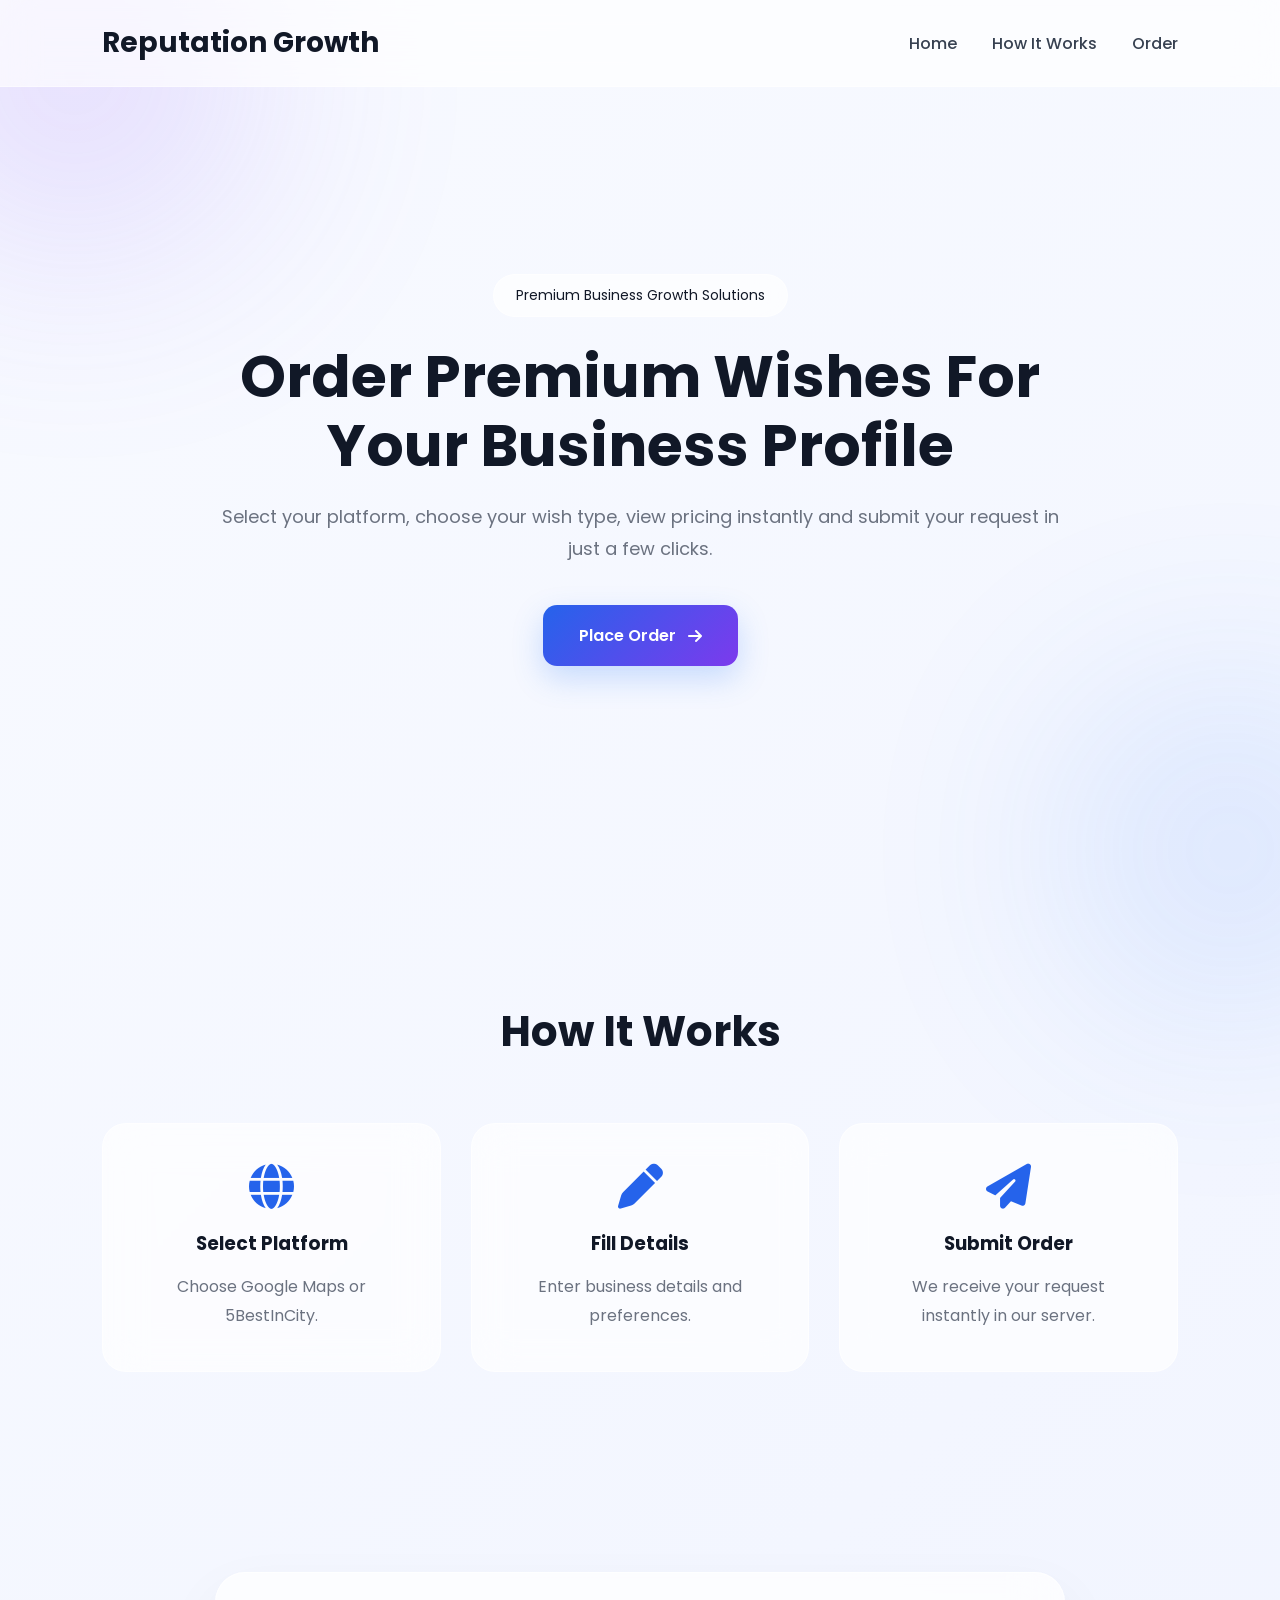
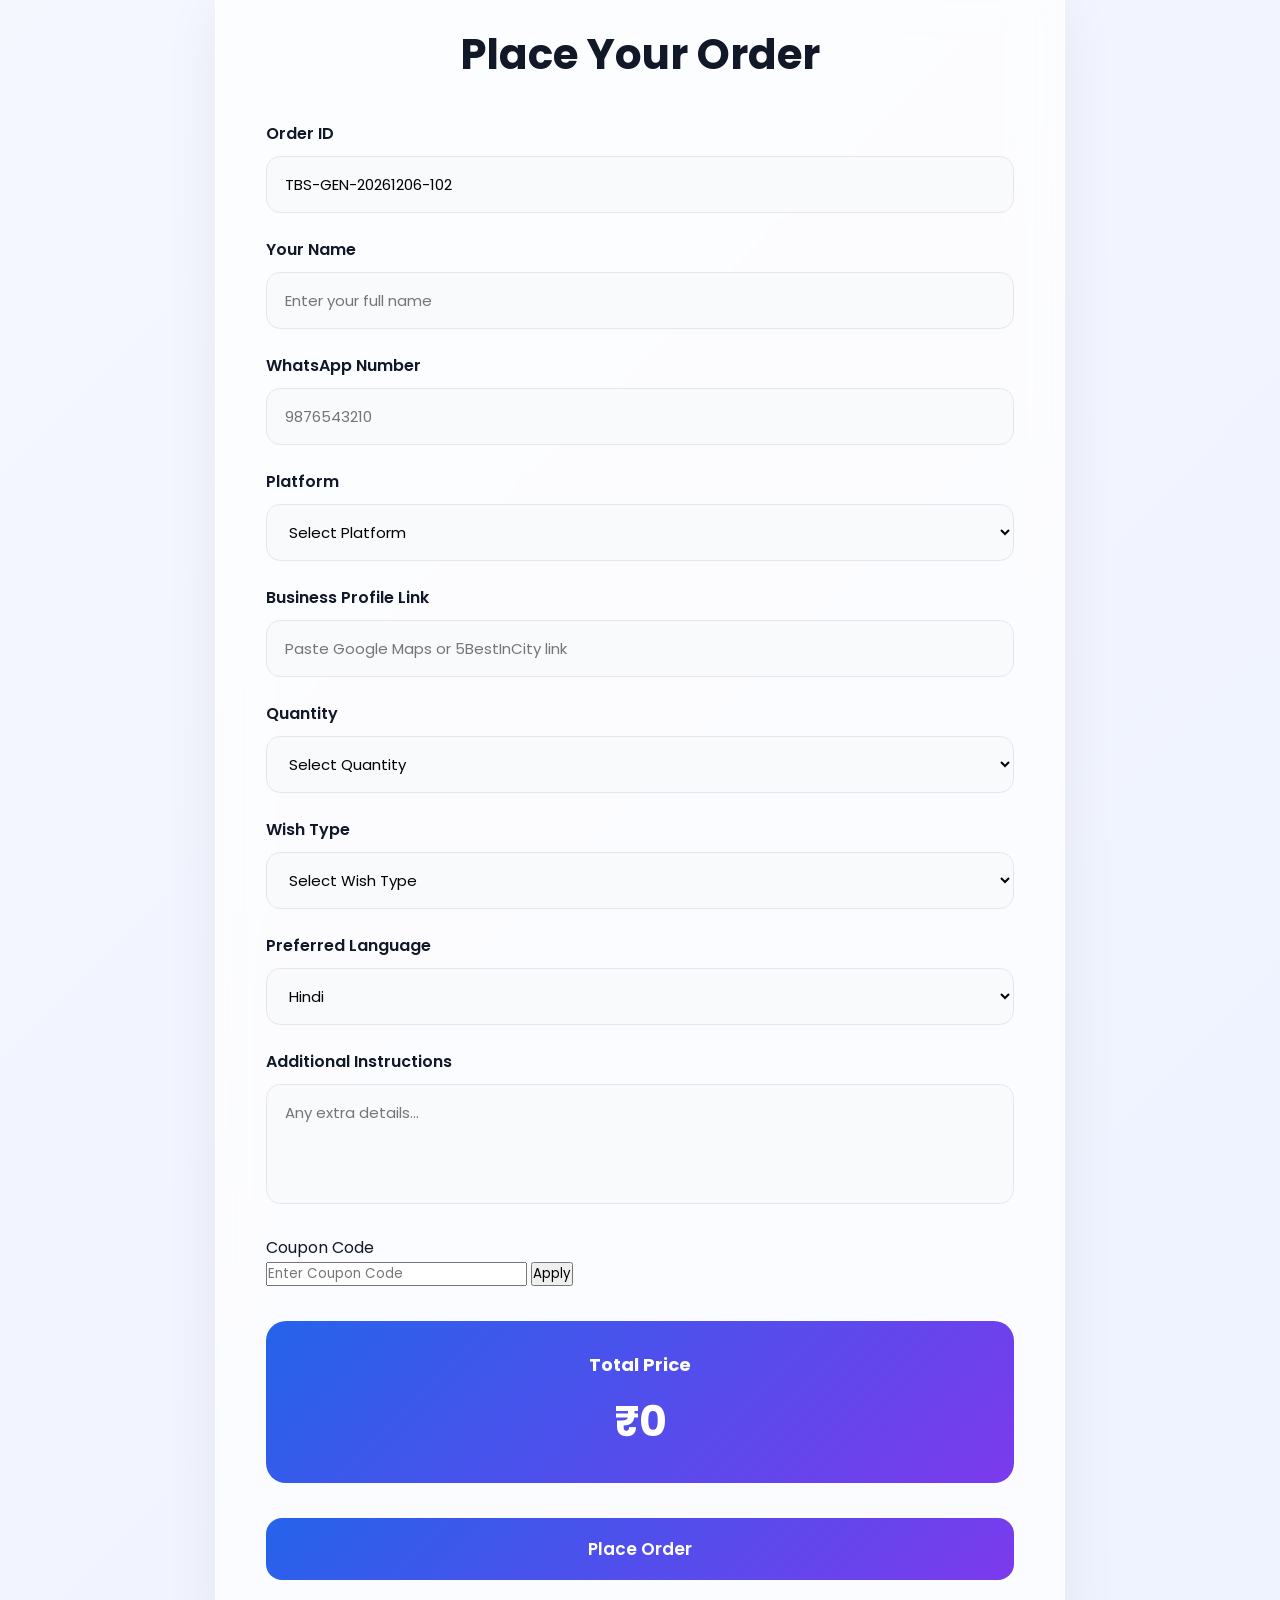
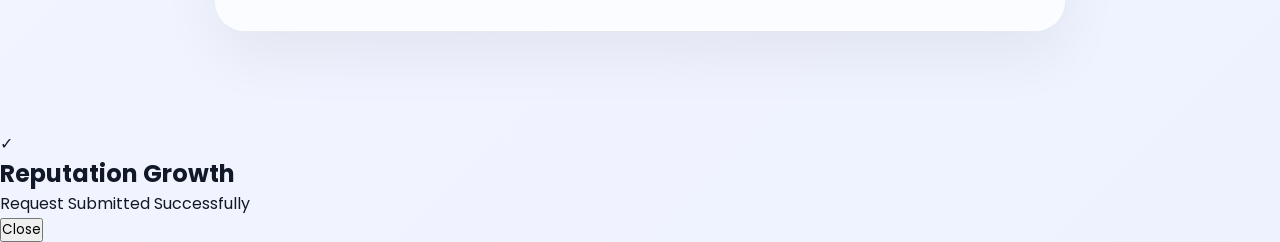
==== index.html @ 5365588f "Update index.html" ====
<!DOCTYPE html>
<html lang="en">
<head>
    <meta charset="UTF-8">
    <meta name="viewport" content="width=device-width, initial-scale=1.0">
    <title>Reputation Growth</title>

    <!-- Google Font -->
    <link href="https://fonts.googleapis.com/css2?family=Poppins:wght@300;400;500;600;700&display=swap" rel="stylesheet">

    <!-- Font Awesome -->
    <link rel="stylesheet"
          href="https://cdnjs.cloudflare.com/ajax/libs/font-awesome/6.6.0/css/all.min.css">

    <!-- CSS -->
    <link rel="stylesheet" href="style.css">
</head>
<body>

    <!-- Background Effects -->
    <div class="bg-circle circle1"></div>
    <div class="bg-circle circle2"></div>

    <!-- Navbar -->
    <header class="navbar">
        <div class="logo">
            Reputation Growth
        </div>

        <nav>
            <a href="#home">Home</a>
            <a href="#how">How It Works</a>
            <a href="#order">Order</a>
        </nav>
    </header>

    <!-- Hero Section -->
    <section class="hero" id="home">

        <div class="hero-content">

            <span class="badge">
                Premium Business Growth Solutions
            </span>

            <h1>
                Order Premium Wishes For Your Business Profile
            </h1>

            <p>
                Select your platform, choose your wish type,
                view pricing instantly and submit your request
                in just a few clicks.
            </p>

            <a href="#order" class="hero-btn">
                Place Order
                <i class="fa-solid fa-arrow-right"></i>
            </a>

        </div>

    </section>

    <!-- How It Works -->
    <section class="how-it-works" id="how">

        <h2>How It Works</h2>

        <div class="steps">

            <div class="step-card">
                <i class="fa-solid fa-globe"></i>
                <h3>Select Platform</h3>
                <p>Choose Google Maps or 5BestInCity.</p>
            </div>

            <div class="step-card">
                <i class="fa-solid fa-pen"></i>
                <h3>Fill Details</h3>
                <p>Enter business details and preferences.</p>
            </div>

            <div class="step-card">
                <i class="fa-solid fa-paper-plane"></i>
                <h3>Submit Order</h3>
                <p>We receive your request instantly in our server.</p>
            </div>

        </div>

    </section>

    <!-- Order Section -->
    <section class="order-section" id="order">

        <div class="form-card">

            <h2>Place Your Order</h2>

            <form id="orderForm">

                <!-- Auto Order ID -->
                <div class="input-group">
                    <label>Order ID</label>
                    <input type="text" id="orderId" readonly>
                </div>

                <!-- Name -->
                <div class="input-group">
                    <label>Your Name</label>
                    <input type="text" id="name"
                           placeholder="Enter your full name" required>
                </div>

                <!-- Whatsapp -->
                <div class="input-group">
                    <label>WhatsApp Number</label>
                    <input type="tel"
                           id="whatsapp"
                           placeholder="9876543210"
                           maxlength="10"
                           required>
                </div>

                <!-- Platform -->
                <div class="input-group">
                    <label>Platform</label>

                    <select id="platform" required>
                        <option value="">Select Platform</option>
                        <option value="map">Google Maps</option>
                        <option value="5best">5BestInCity</option>
                        <option value="justdial">Justdial</option>
                    </select>
                </div>

                <!-- Business Link -->
                <div class="input-group">
                    <label>Business Profile Link</label>

                    <input type="url"
                           id="businessLink"
                           placeholder="Paste Google Maps or 5BestInCity link"
                           required>
                </div>

                <!-- Quantity -->
                <div class="input-group">
                    <label>Quantity</label>

                    <select id="quantity">
                        <option value="">Select Quantity</option>
                        <option value="10">10 Wishes</option>
                        <option value="20">20 Wishes</option>
                        <option value="50">50 Wishes</option>
                        <option value="custom">Custom Quantity</option>
                    </select>
                </div>

                <!-- Custom Quantity -->
                <div class="input-group hidden" id="customBox">
                    <label>Custom Quantity</label>

                    <input type="number"
                           id="customQuantity"
                           placeholder="Enter quantity">
                </div>

                <!-- Wish Type -->
                <div class="input-group">
                    <label>Wish Type</label>

                    <select id="wishType">
                        <option value="">Select Wish Type</option>
                        <option value="1">1 Line Wish</option>
                        <option value="2">2 Line Wish</option>
                        <option value="3">3 Line Wish</option>
                    </select>
                </div>

                <!-- Languages -->
                <div class="input-group">
                    <label>Preferred Language</label>

                    <select id="language">
                        <option>Hindi</option>
                        <option>English</option>
                        <option>Hinglish</option>
                        <option>Bangla</option>
                        <option>Mixed Languages</option>
                    </select>
                </div>

                <!-- Extra Notes -->
                <div class="input-group">
                    <label>Additional Instructions</label>

                    <textarea id="notes"
                              placeholder="Any extra details..."></textarea>
                </div>
                <div class="coupon-box">

    <label>Coupon Code</label>

    <div class="coupon-container">

        <input
            type="text"
            id="couponCode"
            placeholder="Enter Coupon Code">

        <button
            type="button"
            id="applyCouponBtn">
            Apply
        </button>

    </div>

    <p id="couponMessage"></p>

                </div>
                

                <!-- Price Box -->
                <div class="price-box">
                    <h3>Total Price</h3>
                    <span id="totalPrice">₹0</span>
                </div>

                <button type="submit" class="submit-btn">
                    Place Order
                </button>

            </form>

        </div>

    </section>

    <script src="script.js"></script>

    <!-- Success Modal -->
<div class="success-modal" id="successModal">

    <div class="success-box">

        <div class="success-icon">
            ✓
        </div>

        <h2>Reputation Growth</h2>

        <p class="success-title">
            Request Submitted Successfully
        </p>

        <div class="success-details" id="successDetails">
        </div>

        <button class="close-btn" onclick="closeSuccessModal()">
            Close
        </button>

    </div>

</div>
    
</body>
</html>
---- style.css ----
*{
    margin:0;
    padding:0;
    box-sizing:border-box;
    font-family:'Poppins',sans-serif;
}

html{
    scroll-behavior:smooth;
}

body{
    background:linear-gradient(135deg,#f8faff,#eef2ff);
    min-height:100vh;
    overflow-x:hidden;
    color:#111827;
    position:relative;
}

/* Background Circles */

.bg-circle{
    position:fixed;
    border-radius:50%;
    filter:blur(120px);
    z-index:-1;
}

.circle1{
    width:350px;
    height:350px;
    background:#8b5cf6;
    top:-100px;
    left:-100px;
    opacity:.20;
}

.circle2{
    width:300px;
    height:300px;
    background:#3b82f6;
    bottom:-100px;
    right:-100px;
    opacity:.18;
}

/* Navbar */

.navbar{
    width:100%;
    padding:22px 8%;
    display:flex;
    justify-content:space-between;
    align-items:center;
    position:fixed;
    top:0;
    left:0;
    backdrop-filter:blur(18px);
    background:rgba(255,255,255,.65);
    border-bottom:1px solid rgba(255,255,255,.4);
    z-index:1000;
}

.logo{
    font-size:28px;
    font-weight:700;
    color:#111827;
}

nav{
    display:flex;
    gap:35px;
}

nav a{
    text-decoration:none;
    color:#374151;
    font-weight:500;
    transition:.3s;
}

nav a:hover{
    color:#3b82f6;
}

/* Hero */

.hero{
    min-height:100vh;
    display:flex;
    justify-content:center;
    align-items:center;
    padding:120px 8% 80px;
}

.hero-content{
    text-align:center;
    max-width:850px;
    animation:fadeUp 1s ease;
}

.badge{
    display:inline-block;
    padding:10px 22px;
    border-radius:999px;
    background:rgba(255,255,255,.65);
    backdrop-filter:blur(20px);
    border:1px solid rgba(255,255,255,.6);
    font-size:14px;
    margin-bottom:25px;
}

.hero h1{
    font-size:58px;
    line-height:1.2;
    margin-bottom:20px;
}

.hero p{
    font-size:18px;
    color:#6b7280;
    line-height:1.8;
    margin-bottom:40px;
}

.hero-btn{
    display:inline-flex;
    align-items:center;
    gap:12px;
    padding:18px 36px;
    border-radius:14px;
    text-decoration:none;
    background:linear-gradient(135deg,#2563eb,#7c3aed);
    color:white;
    font-weight:600;
    transition:.35s;
    box-shadow:0 12px 30px rgba(59,130,246,.25);
}

.hero-btn:hover{
    transform:translateY(-5px);
}

/* Section */

section{
    padding:100px 8%;
}

section h2{
    text-align:center;
    font-size:42px;
    margin-bottom:60px;
}

/* How It Works */

.steps{
    display:grid;
    grid-template-columns:repeat(auto-fit,minmax(250px,1fr));
    gap:30px;
}

.step-card{
    padding:40px;
    border-radius:24px;
    background:rgba(255,255,255,.65);
    backdrop-filter:blur(20px);
    border:1px solid rgba(255,255,255,.6);
    text-align:center;
    transition:.35s;
}

.step-card:hover{
    transform:translateY(-10px);
    box-shadow:0 20px 50px rgba(0,0,0,.08);
}

.step-card i{
    font-size:45px;
    margin-bottom:20px;
    color:#2563eb;
}

.step-card h3{
    margin-bottom:15px;
}

.step-card p{
    color:#6b7280;
    line-height:1.8;
}

/* Form */

.form-card{
    max-width:850px;
    margin:auto;
    padding:50px;
    border-radius:30px;
    background:rgba(255,255,255,.72);
    backdrop-filter:blur(25px);
    border:1px solid rgba(255,255,255,.7);
    box-shadow:0 25px 60px rgba(0,0,0,.06);
}

.form-card h2{
    margin-bottom:35px;
}

.input-group{
    margin-bottom:24px;
}

.input-group label{
    display:block;
    margin-bottom:10px;
    font-weight:600;
}

.input-group input,
.input-group select,
.input-group textarea{
    width:100%;
    padding:16px 18px;
    border:none;
    border-radius:14px;
    outline:none;
    background:#f8fafc;
    border:1px solid #e5e7eb;
    font-size:15px;
    transition:.3s;
}

.input-group textarea{
    resize:none;
    min-height:120px;
}

.input-group input:focus,
.input-group select:focus,
.input-group textarea:focus{
    border-color:#3b82f6;
    box-shadow:0 0 0 4px rgba(59,130,246,.15);
}

/* Price Box */

.price-box{
    margin:35px 0;
    padding:30px;
    border-radius:20px;
    text-align:center;
    background:linear-gradient(135deg,#2563eb,#7c3aed);
    color:white;
}

.price-box h3{
    font-size:18px;
    margin-bottom:12px;
}

.price-box span{
    font-size:42px;
    font-weight:700;
}

/* Button */

.submit-btn{
    width:100%;
    padding:18px;
    border:none;
    border-radius:16px;
    font-size:17px;
    font-weight:600;
    color:white;
    cursor:pointer;
    background:linear-gradient(135deg,#2563eb,#7c3aed);
    transition:.35s;
}

.submit-btn:hover{
    transform:translateY(-4px);
    box-shadow:0 18px 40px rgba(59,130,246,.25);
}

/* Utility */

.hidden{
    display:none;
}

/* Animation */

@keyframes fadeUp{
    from{
        opacity:0;
        transform:translateY(50px);
    }
    to{
        opacity:1;
        transform:translateY(0);
    }
}

/* Responsive */

@media(max-width:900px){

    .hero h1{
        font-size:42px;
    }

    .navbar{
        padding:18px 6%;
    }

    nav{
        gap:18px;
    }

    section{
        padding:80px 6%;
    }

    .form-card{
        padding:35px;
    }
}

@media(max-width:650px){

    .navbar{
        flex-direction:column;
        gap:15px;
    }

    .hero h1{
        font-size:34px;
    }

    .hero p{
        font-size:16px;
    }

    section h2{
        font-size:32px;
    }

    .form-card{
        padding:25px;
        border-radius:22px;
    }

    .price-box span{
        font-size:34px;
    }
}
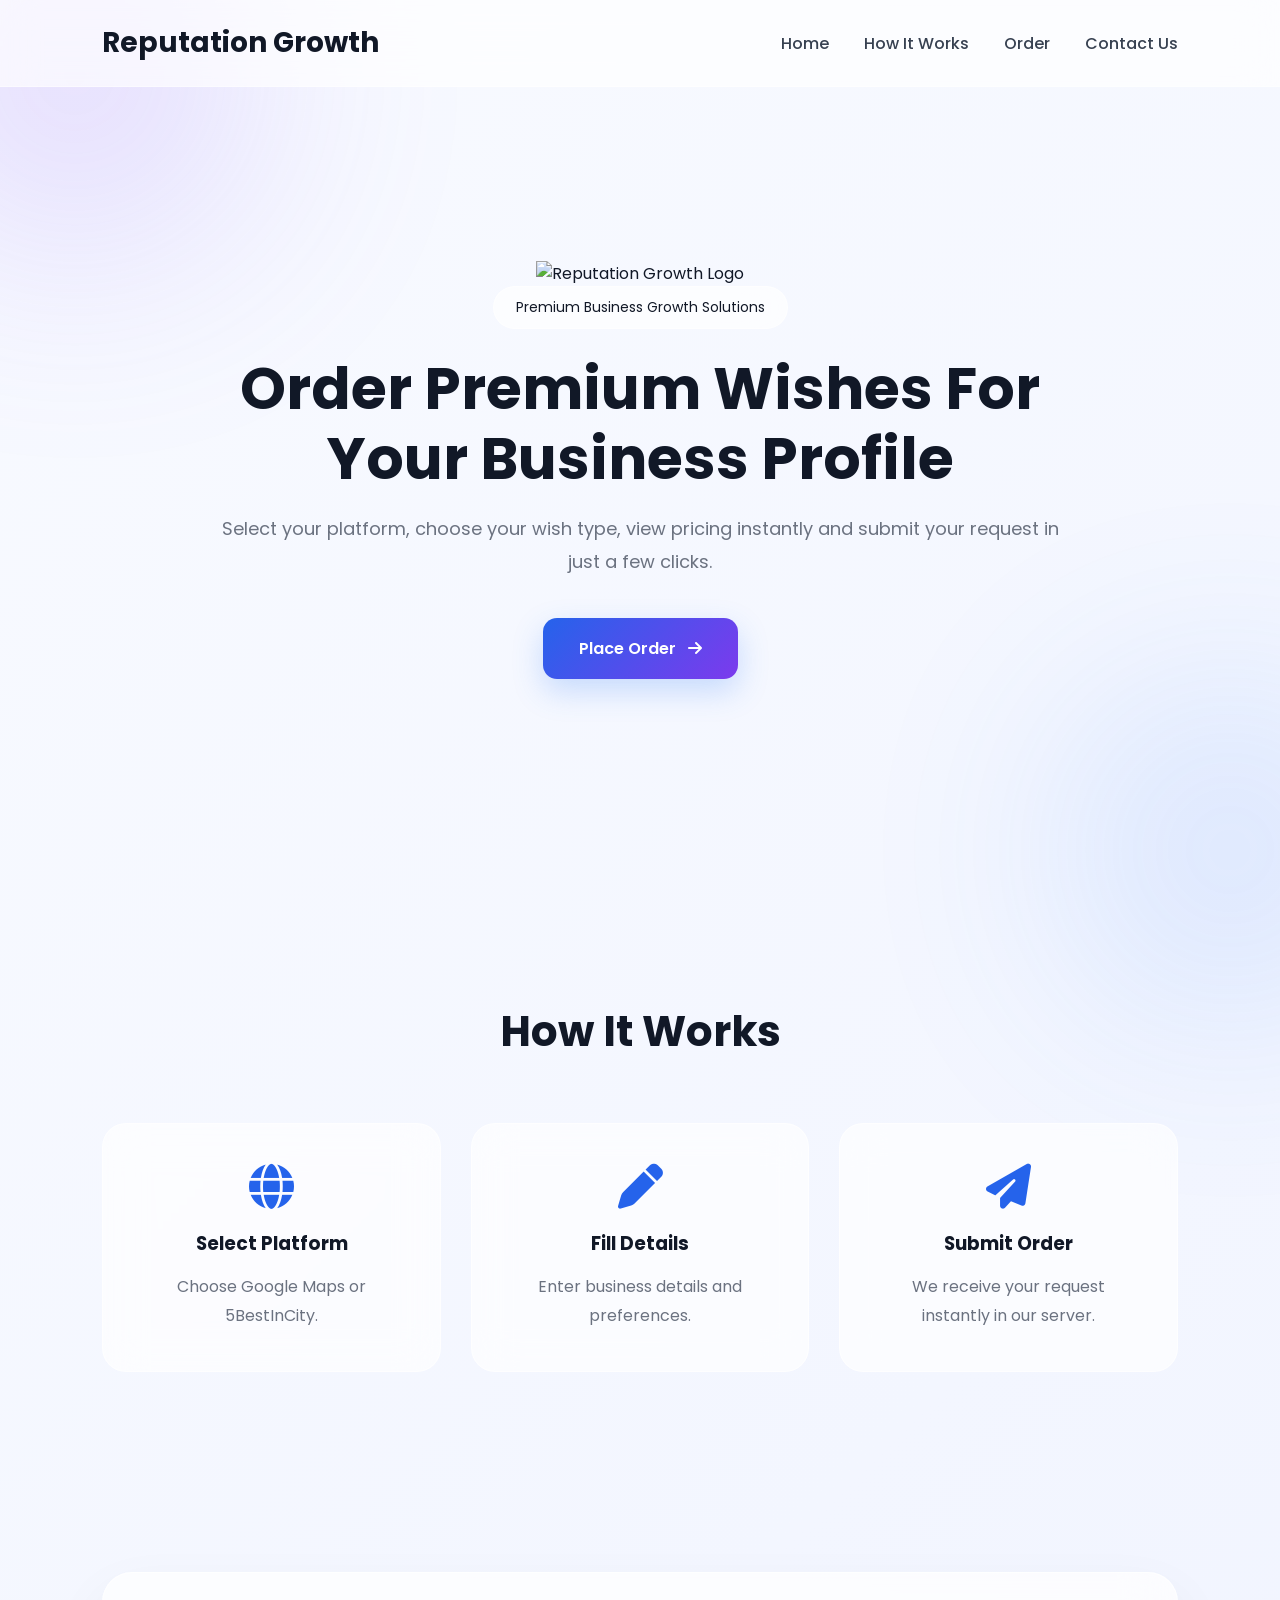
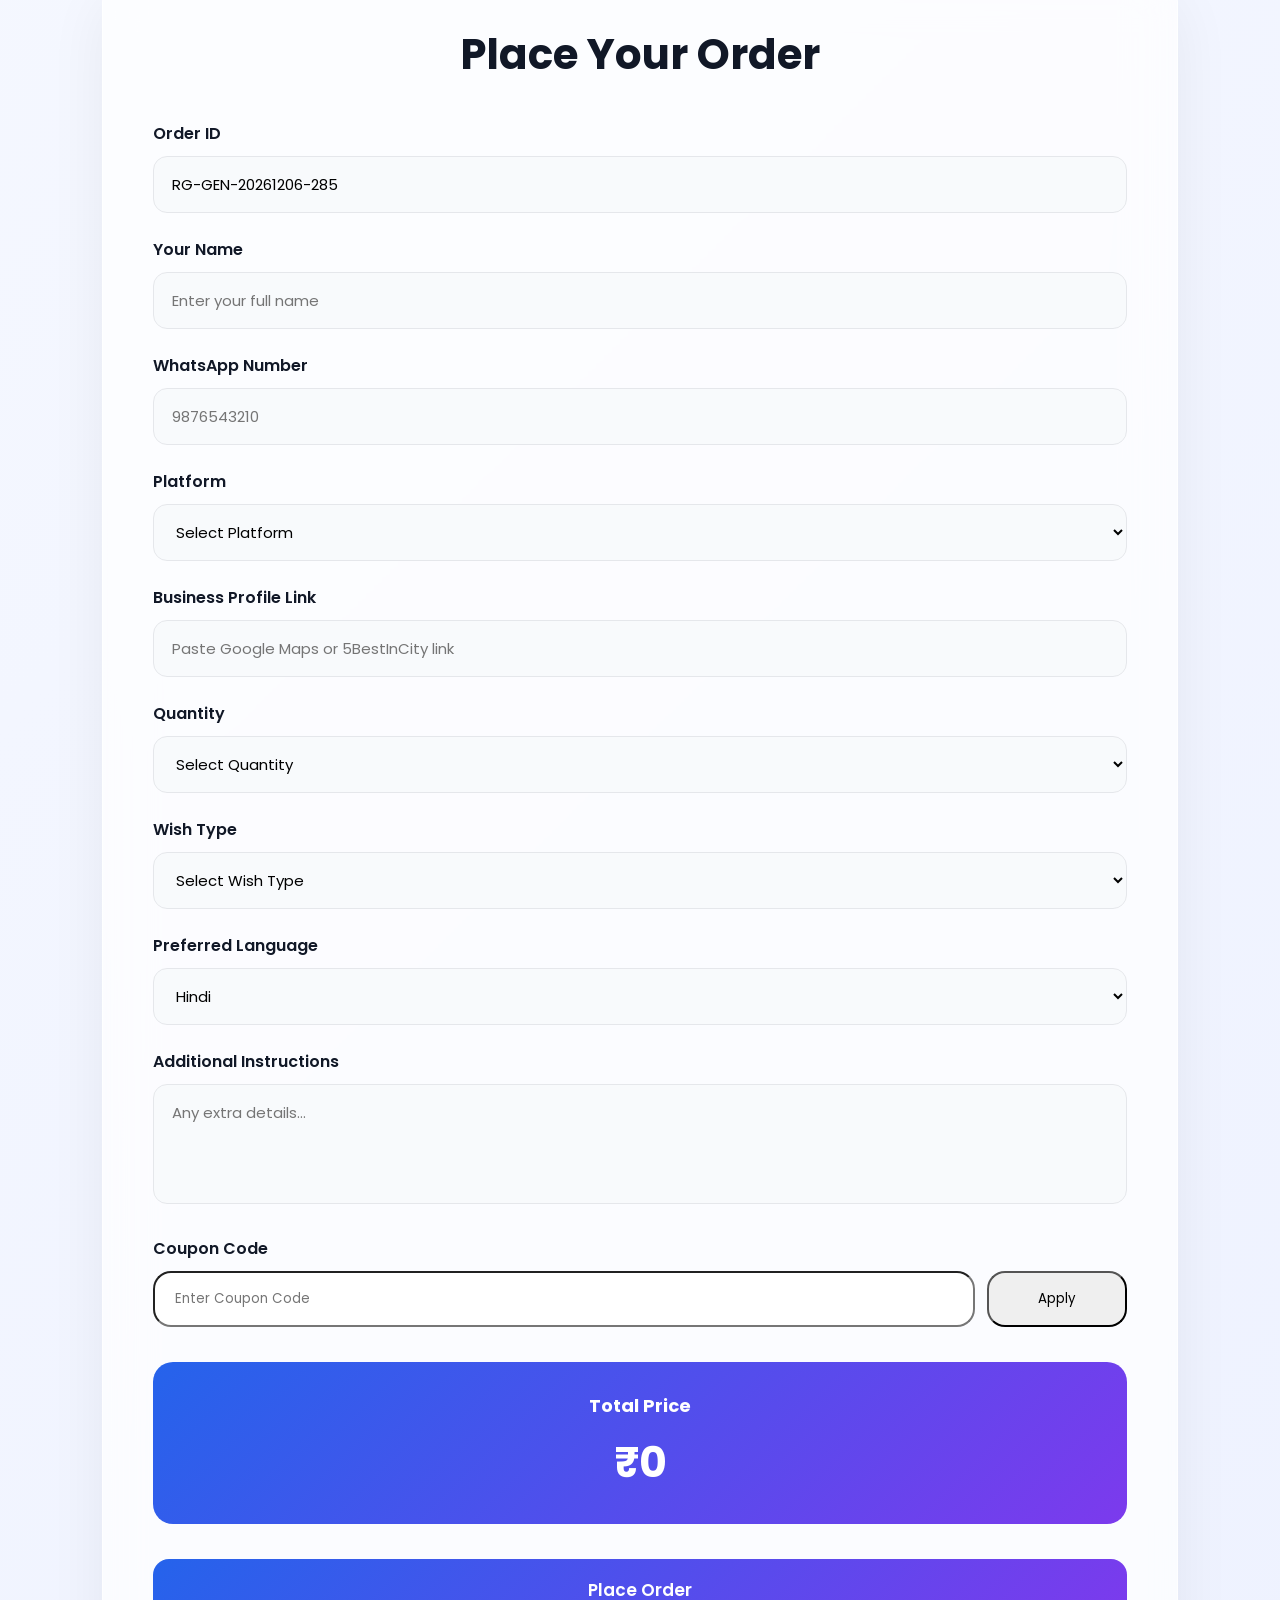
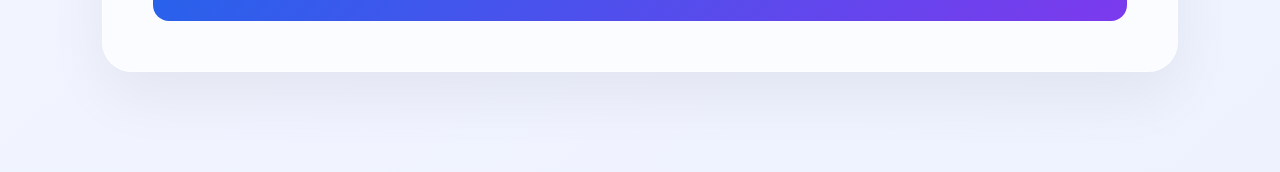
==== commit 2f0b545d: "Update index.html" ====
--- a/index.html
+++ b/index.html
@@ -31,6 +31,7 @@
             <a href="#home">Home</a>
             <a href="#how">How It Works</a>
             <a href="#order">Order</a>
+            <a href="contact.html"> Contact Us</a>
         </nav>
     </header>
 
@@ -38,7 +39,9 @@
     <section class="hero" id="home">
 
         <div class="hero-content">
-
+<div class="hero-logo">
+    <img src="logo.png" alt="Reputation Growth Logo">
+</div>
             <span class="badge">
                 Premium Business Growth Solutions
             </span>
--- a/style.css
+++ b/style.css
@@ -194,7 +194,8 @@
 /* Form */
 
 .form-card{
-    max-width:850px;
+    min-width:100%;
+    max-width:100%;
     margin:auto;
     padding:50px;
     border-radius:30px;
@@ -357,3 +358,243 @@
         font-size:34px;
     }
 }
+/* ===========================
+   SUCCESS MODAL
+=========================== */
+
+.success-modal{
+    position:fixed;
+    top:0;
+    left:0;
+    width:100%;
+    height:100%;
+    background:rgba(0,0,0,.55);
+    backdrop-filter:blur(8px);
+    display:none;
+    justify-content:center;
+    align-items:center;
+    z-index:99999;
+    padding:20px;
+}
+
+.success-box{
+    width:100%;
+    max-width:420px;
+    background:linear-gradient(
+        135deg,
+        #ffffff,
+        #f5f7ff
+    );
+    border-radius:28px;
+    padding:40px 30px;
+    text-align:center;
+    box-shadow:
+        0 20px 60px rgba(0,0,0,.18);
+    animation:popup .4s ease;
+}
+
+.success-icon{
+    width:90px;
+    height:90px;
+    margin:auto;
+    border-radius:50%;
+    display:flex;
+    align-items:center;
+    justify-content:center;
+    font-size:42px;
+    color:white;
+    font-weight:700;
+    background:linear-gradient(
+        135deg,
+        #22c55e,
+        #16a34a
+    );
+    margin-bottom:20px;
+}
+
+.success-box h2{
+    font-size:32px;
+    margin-bottom:10px;
+    color:#111827;
+}
+
+.success-title{
+    font-size:18px;
+    color:#6b7280;
+    margin-bottom:25px;
+}
+
+.success-details{
+    background:#f3f4f6;
+    border-radius:18px;
+    padding:20px;
+    text-align:left;
+    line-height:2;
+    margin-bottom:25px;
+}
+
+.close-btn{
+    width:100%;
+    border:none;
+    padding:16px;
+    border-radius:16px;
+    color:white;
+    font-size:17px;
+    font-weight:600;
+    cursor:pointer;
+    background:linear-gradient(
+        135deg,
+        #2563eb,
+        #7c3aed
+    );
+    transition:.3s;
+}
+
+.close-btn:hover{
+    transform:translateY(-3px);
+}
+
+@keyframes popup{
+
+    from{
+        transform:scale(.7);
+        opacity:0;
+    }
+
+    to{
+        transform:scale(1);
+        opacity:1;
+    }
+
+}
+
+
+.coupon-box{
+    margin-top:25px;
+    margin-bottom:25px;
+}
+
+.coupon-box label{
+    display:block;
+    font-weight:600;
+    margin-bottom:10px;
+}
+
+.coupon-container{
+    display:flex;
+    gap:12px;
+    width:100%;
+    align-items:center;
+}
+
+.coupon-container input{
+    flex:1;
+    min-width:0;
+    padding:16px 20px;
+    border-radius:18px;
+}
+
+.coupon-container button{
+    width:140px;
+    min-width:140px;
+    padding:16px 20px;
+    border-radius:18px;
+    flex-shrink:0;
+}
+
+#couponMessage{
+    margin-top:10px;
+    font-size:14px;
+    font-weight:600;
+}
+
+.contact-btn{
+    padding:12px 26px;
+    border-radius:50px;
+    text-decoration:none;
+    color:white;
+    font-weight:600;
+    background:linear-gradient(
+        135deg,
+        #4f46e5,
+        #7c3aed
+    );
+    box-shadow:
+        0 8px 25px rgba(124,58,237,.25);
+    transition:.3s ease;
+}
+
+.contact-btn:hover{
+    transform:translateY(-3px);
+    box-shadow:
+        0 15px 35px rgba(124,58,237,.35);
+}
+
+
+.policy-section{
+    padding:120px 8% 40px;
+}
+
+.policy-card{
+    max-width:1000px;
+    margin:auto;
+    background:rgba(255,255,255,.75);
+    backdrop-filter:blur(20px);
+    border-radius:30px;
+    padding:50px;
+    box-shadow:0 20px 60px rgba(0,0,0,.08);
+}
+
+.policy-card h1,
+.policy-card h2{
+    margin-bottom:30px;
+    text-align:center;
+}
+
+.policy-card p{
+    line-height:2;
+    color:#555;
+    margin-bottom:20px;
+}
+
+.policy-card ul{
+    padding-left:20px;
+}
+
+.policy-card ul li{
+    margin-bottom:15px;
+    line-height:1.8;
+}
+
+.contact-item{
+    display:flex;
+    align-items:center;
+    gap:15px;
+    padding:20px;
+    margin-top:20px;
+    border-radius:18px;
+    background:#f8fafc;
+    transition:.3s;
+}
+
+.contact-item:hover{
+    transform:translateY(-5px);
+}
+
+.contact-item i{
+    font-size:28px;
+    color:#2563eb;
+}
+
+.contact-item a{
+    text-decoration:none;
+    color:#111827;
+    font-weight:600;
+}
+
+.footer{
+    text-align:center;
+    padding:50px 20px;
+    color:#666;
+}
+
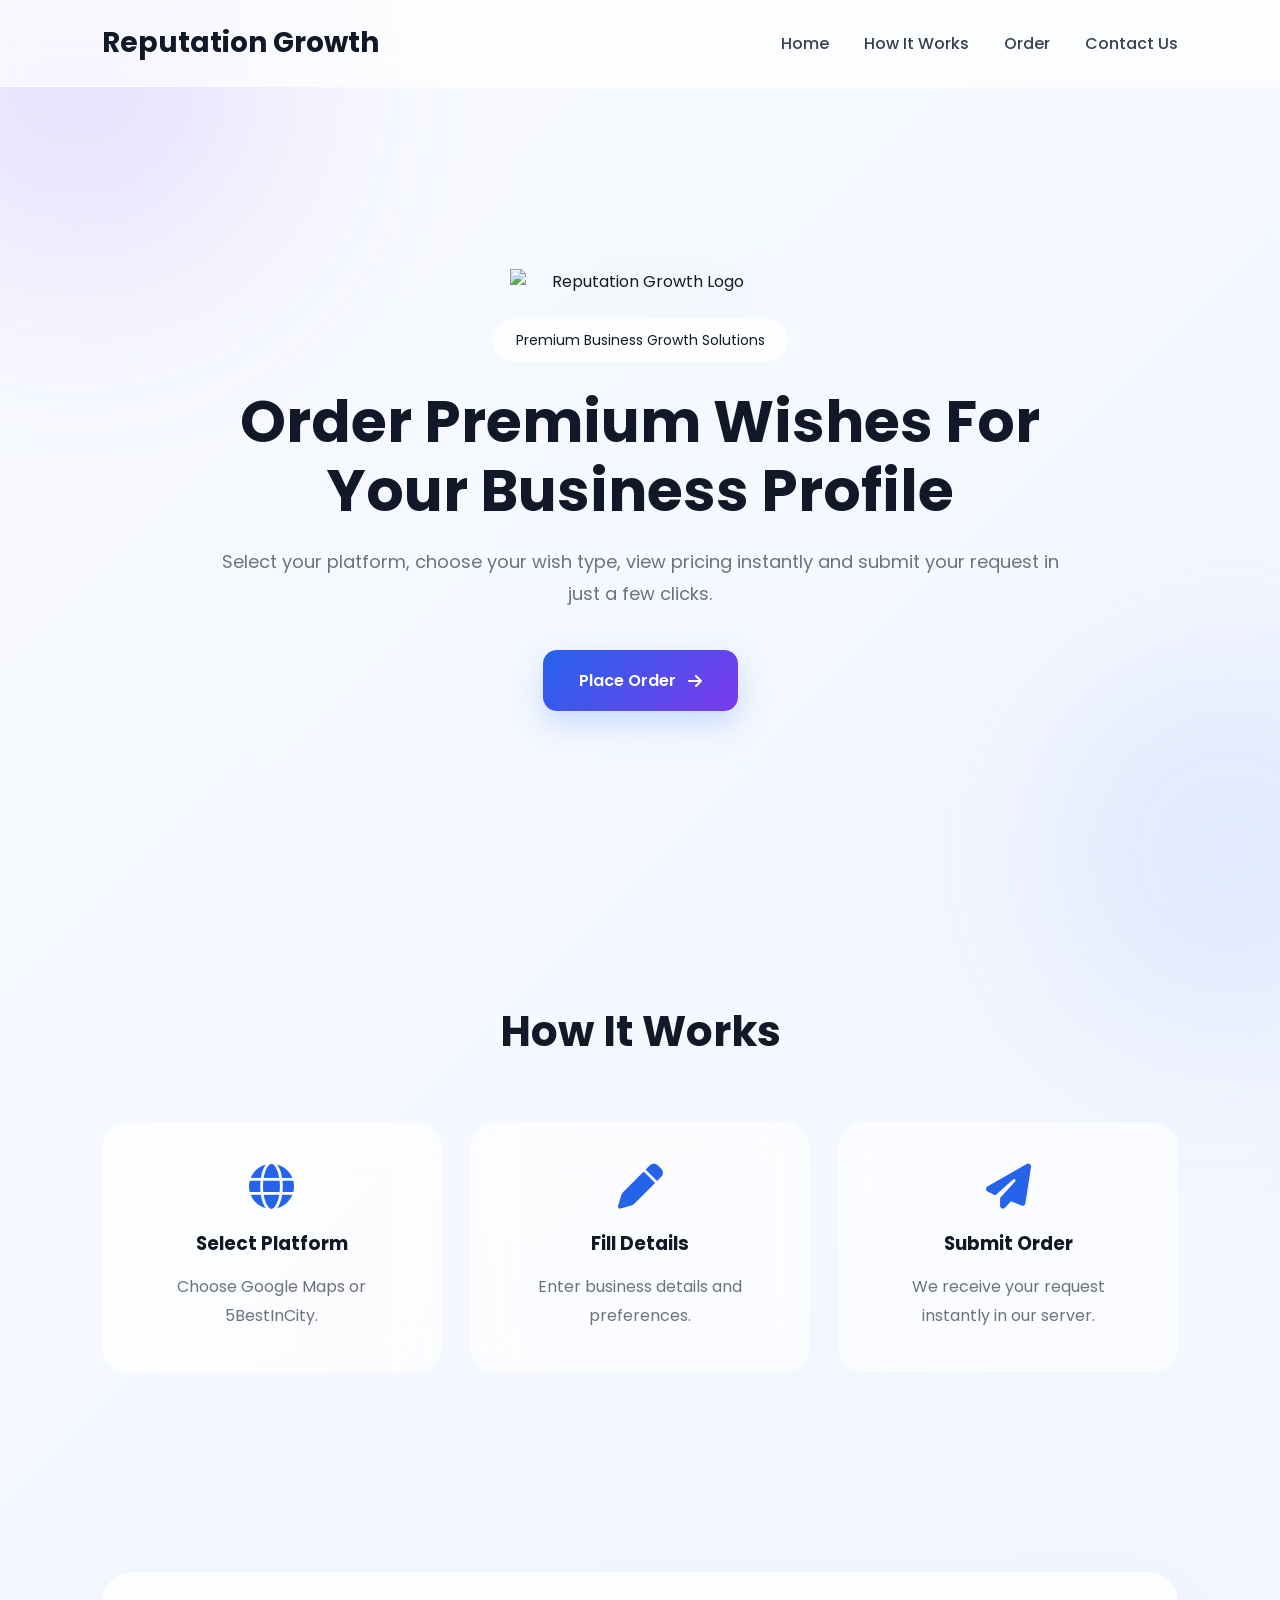
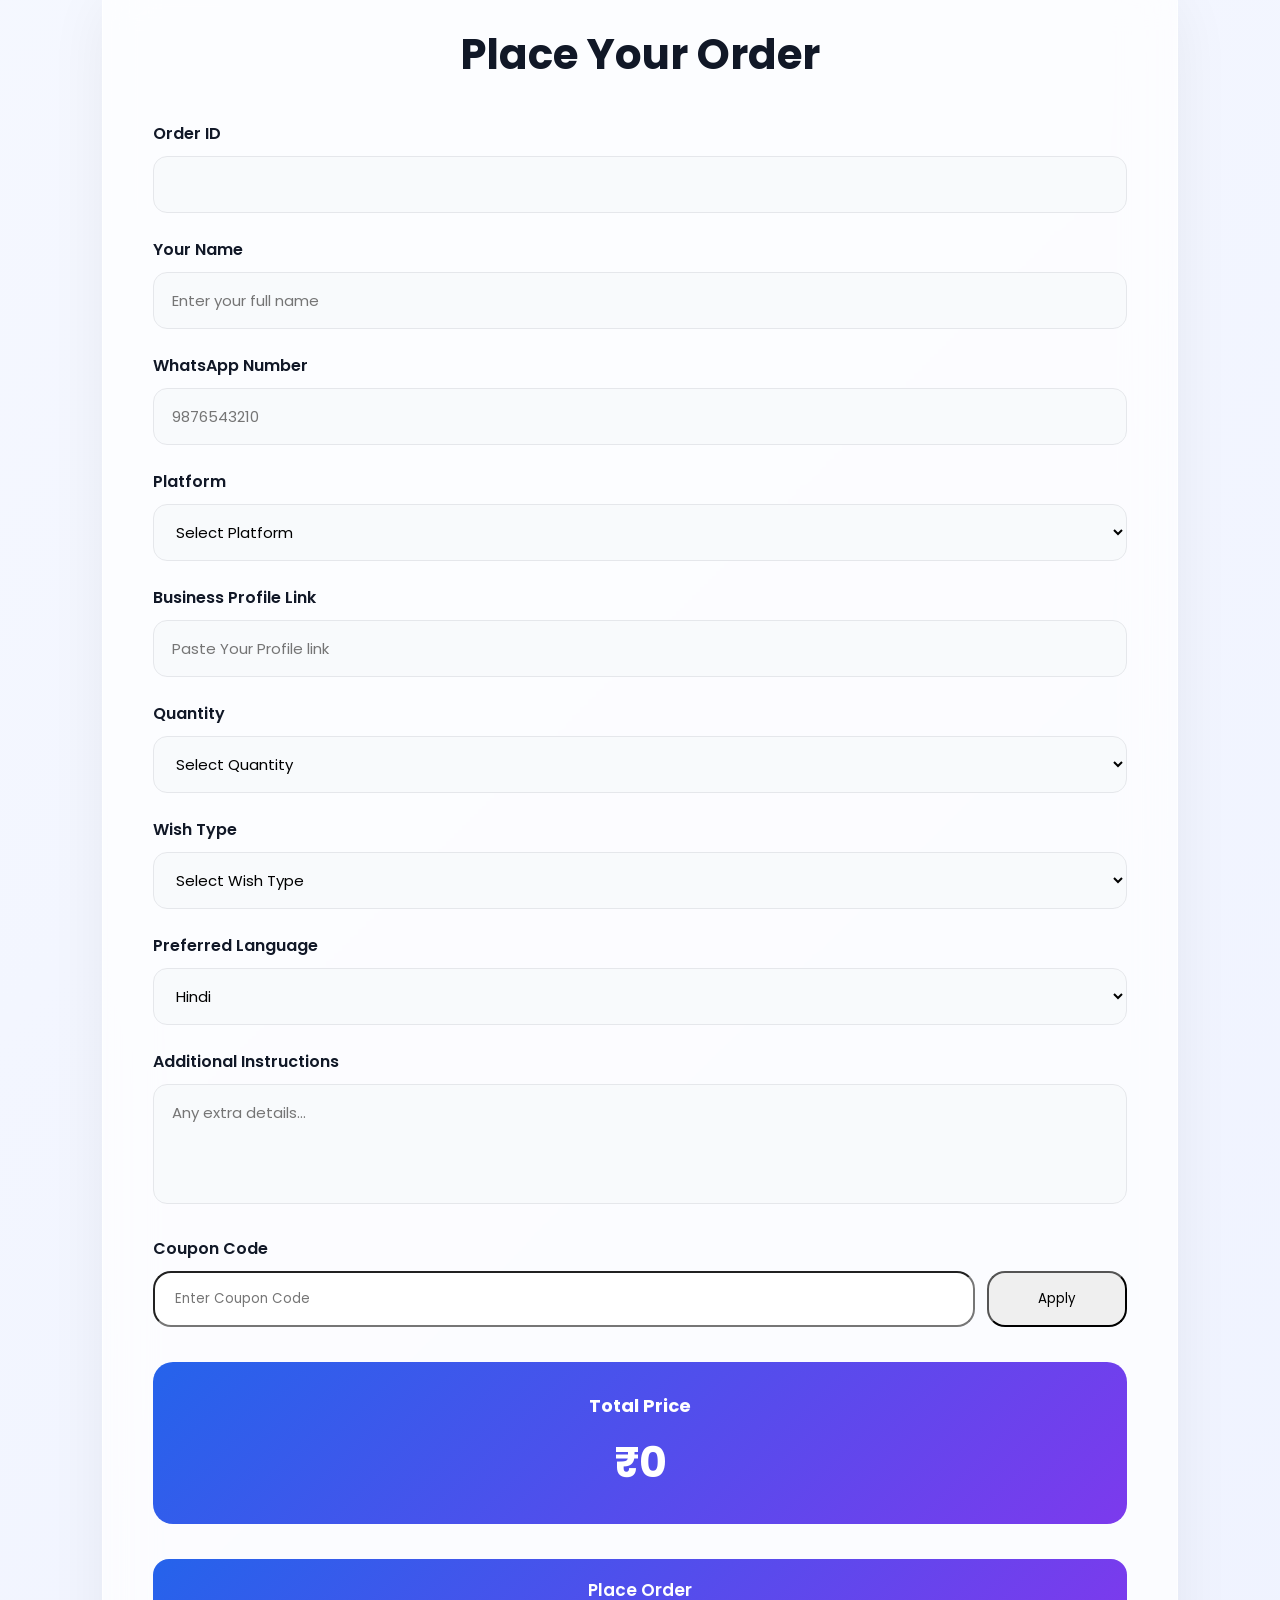
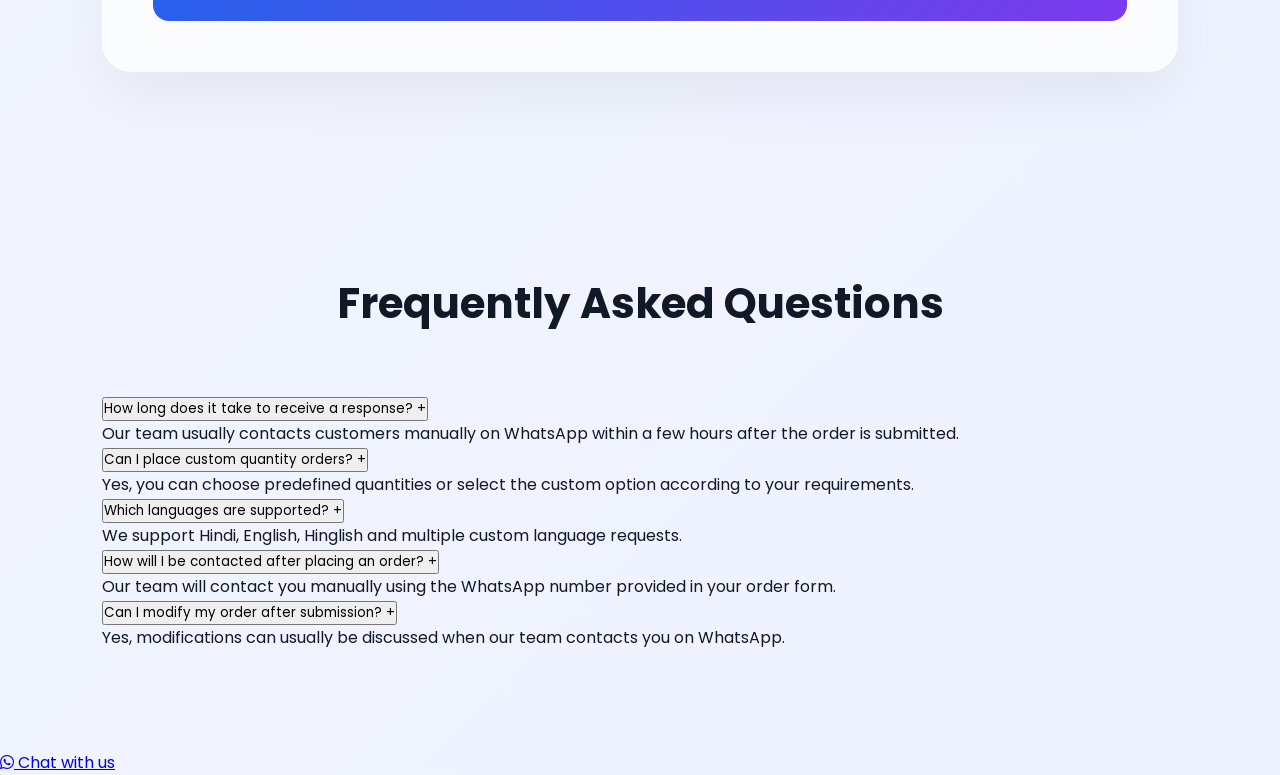
==== commit 56a8ae65: "Update index.html" ====
--- a/index.html
+++ b/index.html
@@ -144,7 +144,7 @@
 
                     <input type="url"
                            id="businessLink"
-                           placeholder="Paste Google Maps or 5BestInCity link"
+                           placeholder="Paste Your Profile link"
                            required>
                 </div>
 
@@ -176,9 +176,9 @@
 
                     <select id="wishType">
                         <option value="">Select Wish Type</option>
-                        <option value="1">1 Line Wish</option>
-                        <option value="2">2 Line Wish</option>
-                        <option value="3">3 Line Wish</option>
+                        <option value="1">2-3 Line </option>
+                        <option value="2">4-5 Line </option>
+                        
                     </select>
                 </div>
 
@@ -242,6 +242,84 @@
 
     </section>
 
+    <section class="faq-section">
+
+    <div class="faq-container">
+
+        <h2 class="faq-title">
+            Frequently Asked Questions
+        </h2>
+
+        <div class="faq-item">
+            <button class="faq-question">
+                How long does it take to receive a response?
+                <span>+</span>
+            </button>
+
+            <div class="faq-answer">
+                Our team usually contacts customers manually on WhatsApp within a few hours after the order is submitted.
+            </div>
+        </div>
+
+        <div class="faq-item">
+            <button class="faq-question">
+                Can I place custom quantity orders?
+                <span>+</span>
+            </button>
+
+            <div class="faq-answer">
+                Yes, you can choose predefined quantities or select the custom option according to your requirements.
+            </div>
+        </div>
+
+        <div class="faq-item">
+            <button class="faq-question">
+                Which languages are supported?
+                <span>+</span>
+            </button>
+
+            <div class="faq-answer">
+                We support Hindi, English, Hinglish and multiple custom language requests.
+            </div>
+        </div>
+
+        <div class="faq-item">
+            <button class="faq-question">
+                How will I be contacted after placing an order?
+                <span>+</span>
+            </button>
+
+            <div class="faq-answer">
+                Our team will contact you manually using the WhatsApp number provided in your order form.
+            </div>
+        </div>
+
+        <div class="faq-item">
+            <button class="faq-question">
+                Can I modify my order after submission?
+                <span>+</span>
+            </button>
+
+            <div class="faq-answer">
+                Yes, modifications can usually be discussed when our team contacts you on WhatsApp.
+            </div>
+        </div>
+
+    </div>
+
+    </section>
+
+    <a href="https://wa.me/918840583727"
+   class="floating-whatsapp"
+   target="_blank">
+
+    <i class="fa-brands fa-whatsapp"></i>
+
+    <span>Chat with us</span>
+
+    </a>
+    
+
     <script src="script.js"></script>
 
     <!-- Success Modal -->
--- a/style.css
+++ b/style.css
@@ -152,6 +152,7 @@
     font-size:42px;
     margin-bottom:60px;
 }
+
 
 /* How It Works */
 
@@ -468,6 +469,32 @@
 
 }
 
+.hero-logo{
+    display:flex;
+    justify-content:center;
+    align-items:center;
+    margin:40px 0 25px;
+}
+
+.hero-logo img{
+    width:260px;
+    max-width:40vw;
+    height:auto;
+    object-fit:contain;
+
+    filter:
+        drop-shadow(
+            0 12px 30px rgba(0,0,0,0.12)
+        );
+
+    transition:0.3s ease;
+}
+
+.hero-logo img:hover{
+    transform:scale(1.05);
+}
+
+
 
 .coupon-box{
     margin-top:25px;
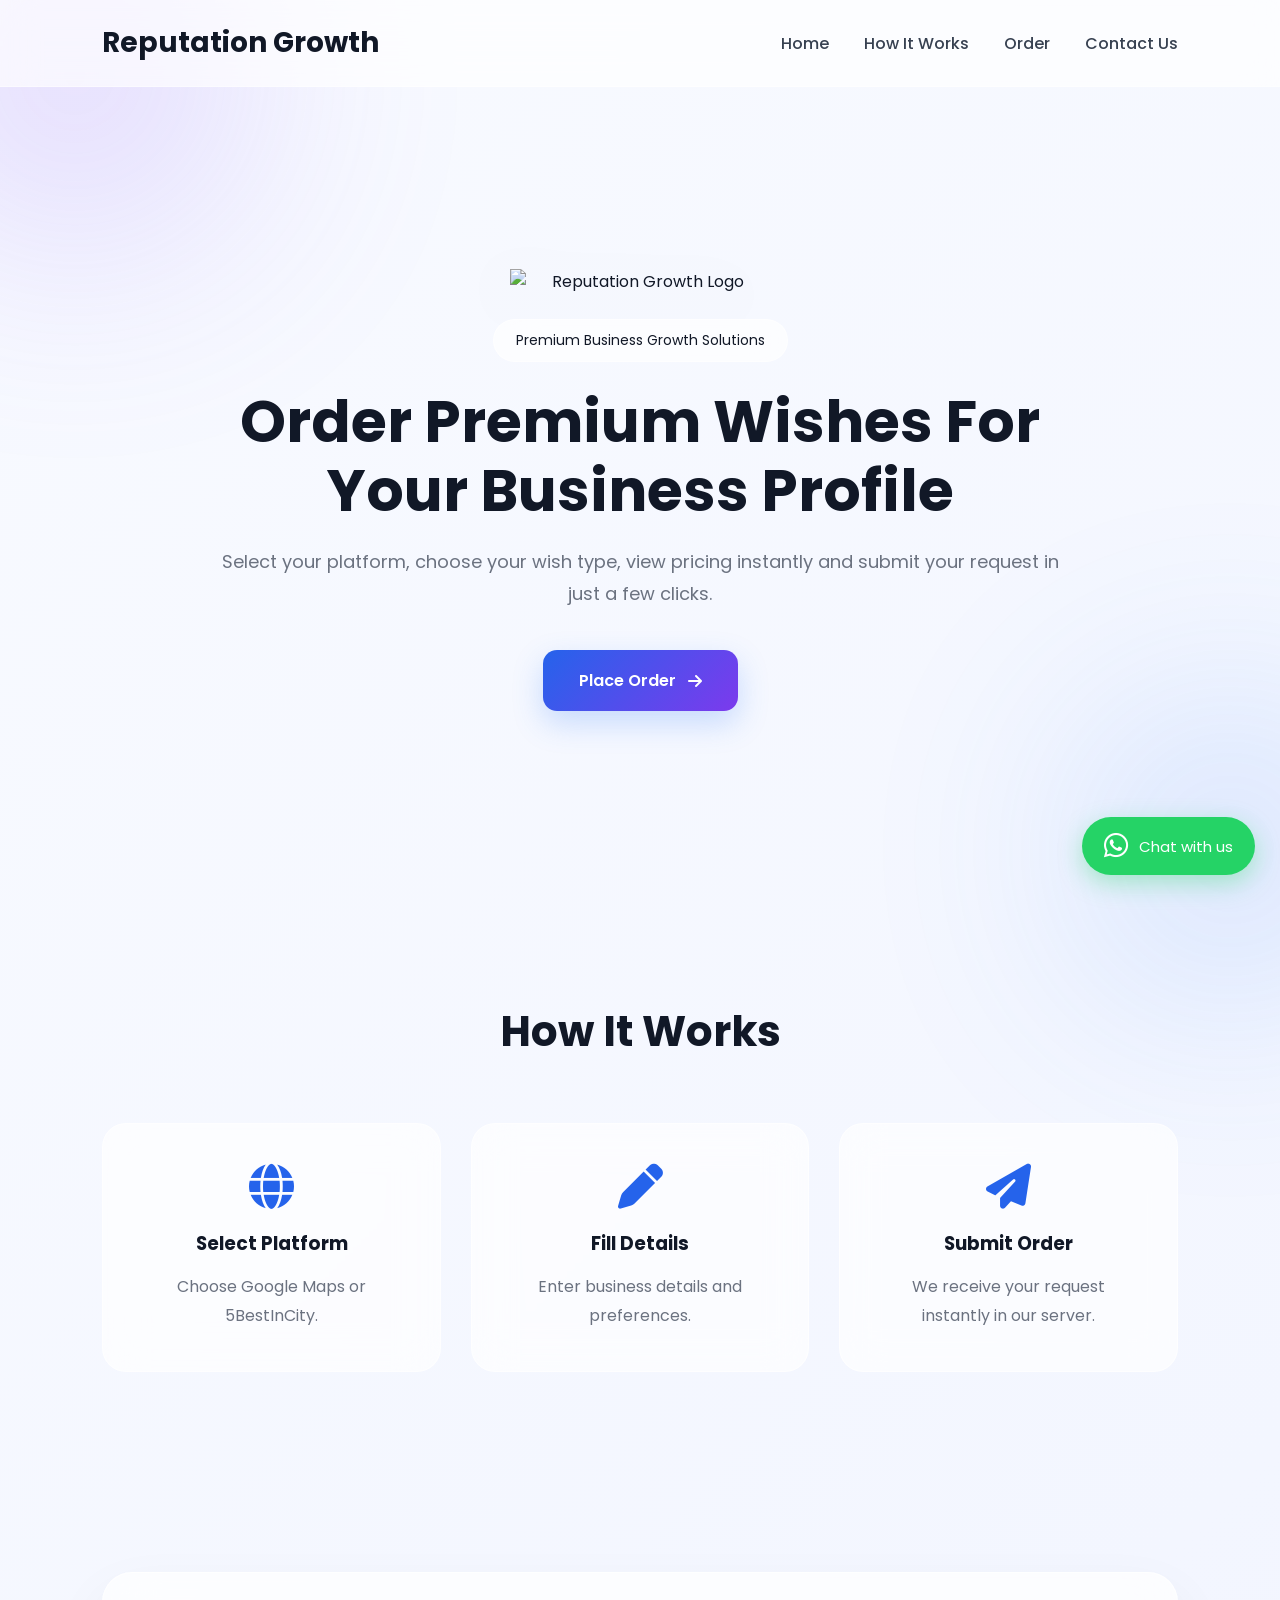
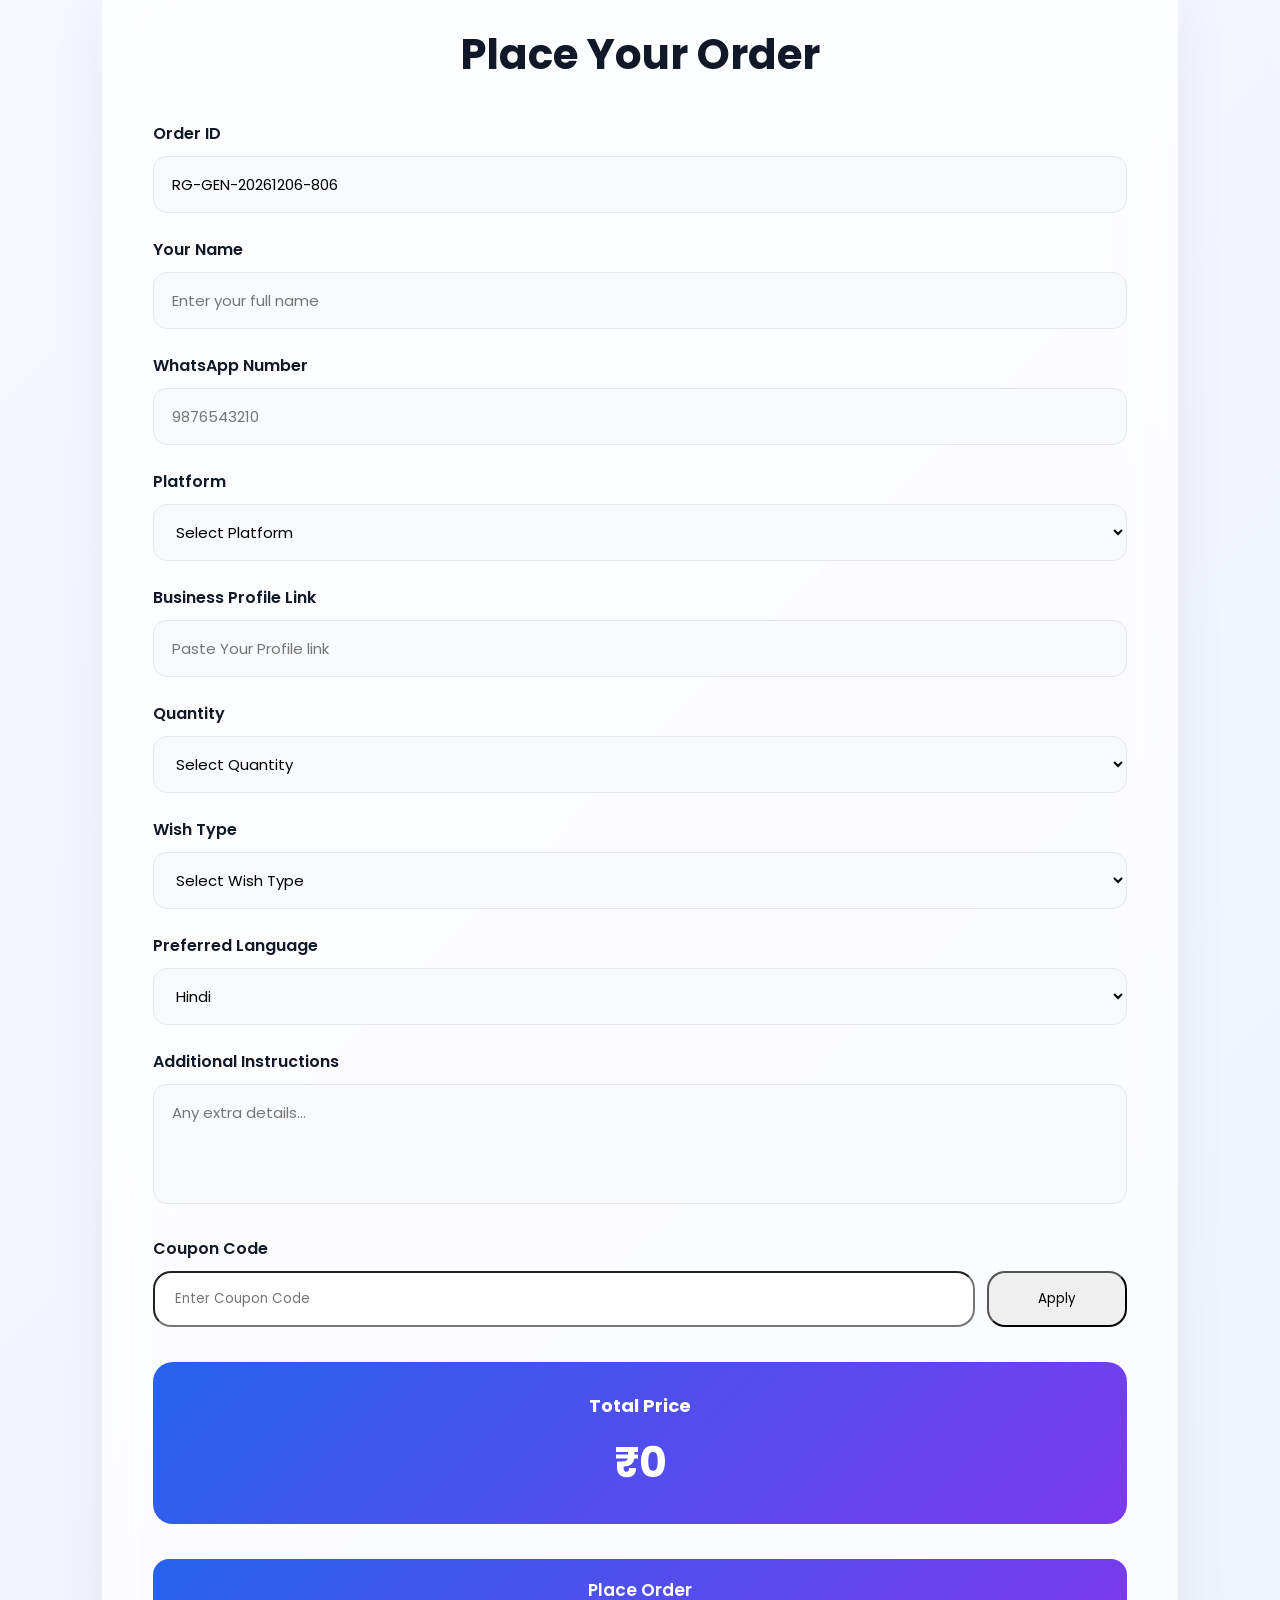
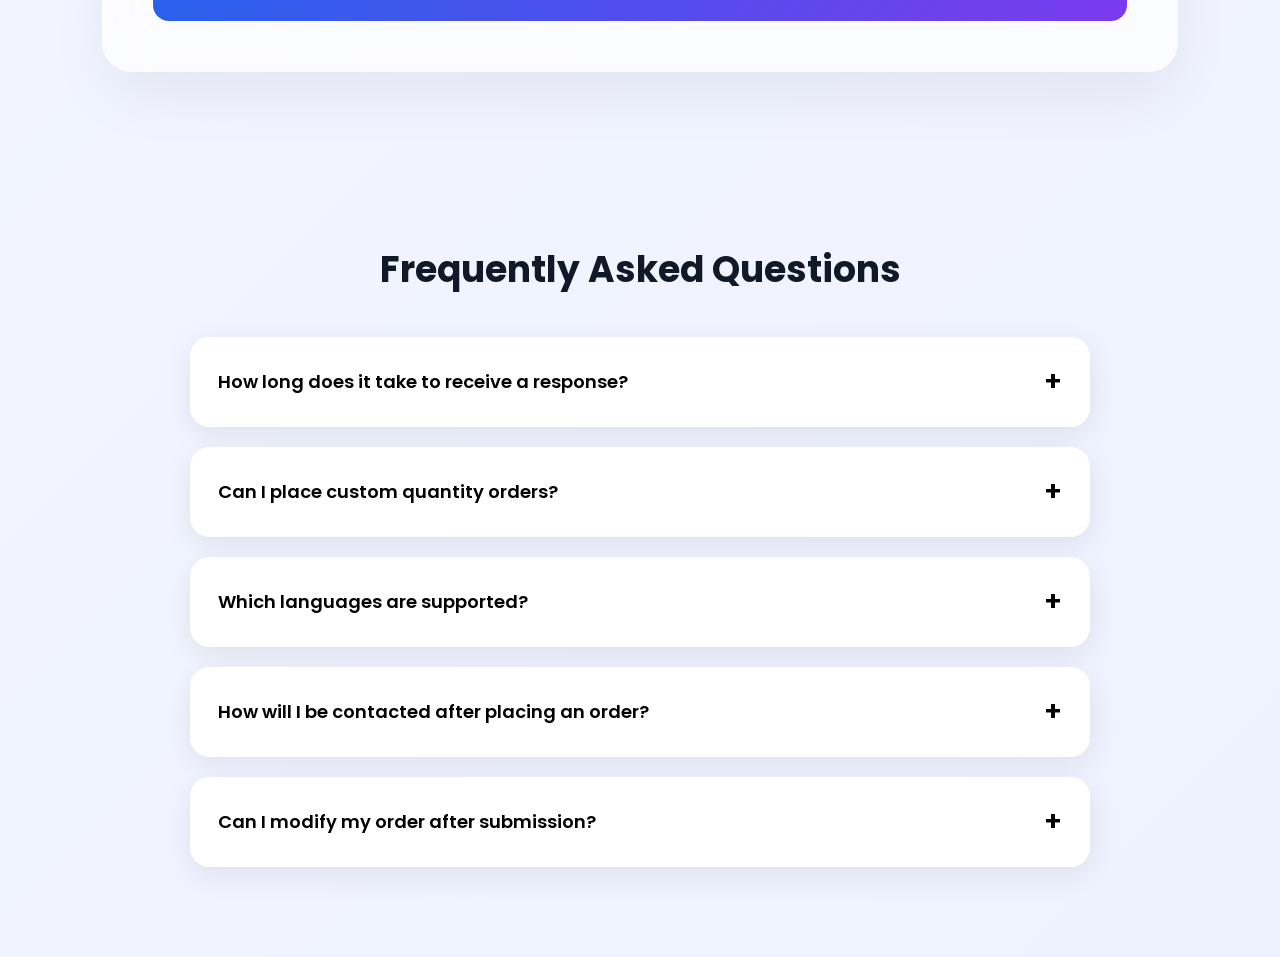
==== commit c6607961: "Update index.html" ====
--- a/index.html
+++ b/index.html
@@ -323,25 +323,35 @@
     <script src="script.js"></script>
 
     <!-- Success Modal -->
-<div class="success-modal" id="successModal">
-
-    <div class="success-box">
+<div id="successModal" class="success-modal">
+
+    <div class="success-card">
 
         <div class="success-icon">
             ✓
         </div>
 
-        <h2>Reputation Growth</h2>
-
-        <p class="success-title">
+        <h1 class="success-title">
+            Reputation Growth
+        </h1>
+
+        <p class="success-subtitle">
             Request Submitted Successfully
         </p>
 
-        <div class="success-details" id="successDetails">
-        </div>
-
-        <button class="close-btn" onclick="closeSuccessModal()">
+        <div id="successDetails" class="success-details">
+        </div>
+
+        <p class="success-message">
+            Our team will contact you on WhatsApp shortly.
+        </p>
+
+        <button
+            class="close-btn"
+            onclick="closeSuccessModal()">
+
             Close
+
         </button>
 
     </div>
--- a/style.css
+++ b/style.css
@@ -369,91 +369,174 @@
     left:0;
     width:100%;
     height:100%;
-    background:rgba(0,0,0,.55);
-    backdrop-filter:blur(8px);
+    background:rgba(0,0,0,.45);
+
     display:none;
     justify-content:center;
     align-items:center;
+
     z-index:99999;
-    padding:20px;
-}
-
-.success-box{
-    width:100%;
-    max-width:420px;
-    background:linear-gradient(
-        135deg,
-        #ffffff,
-        #f5f7ff
-    );
-    border-radius:28px;
-    padding:40px 30px;
+
+    backdrop-filter:blur(8px);
+}
+
+.success-card{
+    width:90%;
+    max-width:430px;
+
+    background:#f8f8fc;
+
+    border-radius:35px;
+
+    padding:45px 35px;
+
     text-align:center;
-    box-shadow:
-        0 20px 60px rgba(0,0,0,.18);
-    animation:popup .4s ease;
+
+    animation:popupShow .35s ease;
+}
+
+@keyframes popupShow{
+    from{
+        transform:scale(.8);
+        opacity:0;
+    }
+    to{
+        transform:scale(1);
+        opacity:1;
+    }
 }
 
 .success-icon{
-    width:90px;
-    height:90px;
+    width:120px;
+    height:120px;
+
     margin:auto;
+
     border-radius:50%;
+
+    background:#22c55e;
+
     display:flex;
-    align-items:center;
     justify-content:center;
-    font-size:42px;
+    align-items:center;
+
     color:white;
-    font-weight:700;
-    background:linear-gradient(
-        135deg,
-        #22c55e,
-        #16a34a
-    );
-    margin-bottom:20px;
-}
-
-.success-box h2{
-    font-size:32px;
-    margin-bottom:10px;
-    color:#111827;
+    font-size:70px;
+    font-weight:bold;
 }
 
 .success-title{
-    font-size:18px;
-    color:#6b7280;
-    margin-bottom:25px;
+    font-size:58px;
+    font-weight:800;
+
+    color:#081126;
+
+    margin-top:35px;
+}
+
+.success-subtitle{
+    color:#7a8190;
+
+    font-size:22px;
+
+    margin-top:12px;
+    margin-bottom:35px;
 }
 
 .success-details{
-    background:#f3f4f6;
-    border-radius:18px;
-    padding:20px;
+    background:#f0f0f5;
+
+    border-radius:25px;
+
+    padding:30px;
+
     text-align:left;
+
     line-height:2;
-    margin-bottom:25px;
+
+    font-size:22px;
+
+    color:#222;
+}
+
+.success-details b{
+    color:#081126;
+}
+
+.success-message{
+    font-size:22px;
+    color:#444;
+
+    margin-top:35px;
+
+    line-height:1.8;
 }
 
 .close-btn{
     width:100%;
+    height:75px;
+
     border:none;
-    padding:16px;
-    border-radius:16px;
+
+    margin-top:35px;
+
+    border-radius:25px;
+
     color:white;
-    font-size:17px;
-    font-weight:600;
+
+    font-size:28px;
+    font-weight:700;
+
     cursor:pointer;
+
     background:linear-gradient(
-        135deg,
-        #2563eb,
-        #7c3aed
+        90deg,
+        #3268ff,
+        #7a3cff
     );
-    transition:.3s;
 }
 
 .close-btn:hover{
-    transform:translateY(-3px);
-}
+    transform:translateY(-2px);
+}
+
+@media(max-width:768px){
+
+    .success-card{
+        width:92%;
+        padding:35px 25px;
+    }
+
+    .success-title{
+        font-size:34px;
+    }
+
+    .success-subtitle{
+        font-size:18px;
+    }
+
+    .success-details{
+        font-size:18px;
+        padding:22px;
+    }
+
+    .success-message{
+        font-size:18px;
+    }
+
+    .close-btn{
+        height:65px;
+        font-size:24px;
+    }
+
+    .success-icon{
+        width:90px;
+        height:90px;
+        font-size:50px;
+    }
+}
+
+
 
 @keyframes popup{
 
@@ -625,3 +708,120 @@
     color:#666;
 }
 
+/* FAQ SECTION */
+
+.faq-section{
+    padding:70px 20px;
+}
+
+.faq-container{
+    max-width:900px;
+    margin:auto;
+}
+
+.faq-title{
+    text-align:center;
+    font-size:36px;
+    font-weight:700;
+    margin-bottom:40px;
+}
+
+.faq-item{
+    margin-bottom:20px;
+    border-radius:20px;
+    overflow:hidden;
+    background:#ffffff;
+    box-shadow:0 8px 30px rgba(0,0,0,0.08);
+}
+
+.faq-question{
+    width:100%;
+    border:none;
+    background:white;
+    padding:24px 28px;
+    font-size:18px;
+    font-weight:600;
+    cursor:pointer;
+    display:flex;
+    justify-content:space-between;
+    align-items:center;
+}
+
+.faq-question span{
+    font-size:28px;
+    transition:0.3s;
+}
+
+.faq-answer{
+    max-height:0;
+    overflow:hidden;
+    padding:0 28px;
+    line-height:1.8;
+    color:#666;
+    transition:0.35s ease;
+}
+
+.faq-item.active .faq-answer{
+    max-height:200px;
+    padding:0 28px 25px;
+}
+
+.faq-item.active .faq-question span{
+    transform:rotate(45deg);
+}
+
+.floating-whatsapp{
+    position:fixed;
+    right:25px;
+    bottom:25px;
+    display:flex;
+    align-items:center;
+    gap:10px;
+    padding:15px 22px;
+    background:#25D366;
+    color:white;
+    text-decoration:none;
+    font-weight:400;
+    border-radius:50px;
+    box-shadow:0 8px 25px rgba(37,211,102,.35);
+    z-index:9999;
+    transition:.3s ease;
+}
+
+.floating-whatsapp:hover{
+    transform:translateY(-4px) scale(1.03);
+    box-shadow:0 12px 35px rgba(37,211,102,.45);
+}
+
+.floating-whatsapp i{
+    font-size:28px;
+}
+
+.floating-whatsapp span{
+    font-size:15px;
+}
+
+
+
+@media (max-width: 768px){
+
+    .floating-whatsapp span{
+        display: none;
+    }
+
+    .floating-whatsapp{
+        width: 52px;
+        height: 52px;
+        padding: 0;
+        justify-content: center;
+        border-radius: 50%;
+
+        right: 18px;
+        bottom: 18px;
+    }
+
+    .floating-whatsapp i{
+        font-size: 26px;
+    }
+}
+
